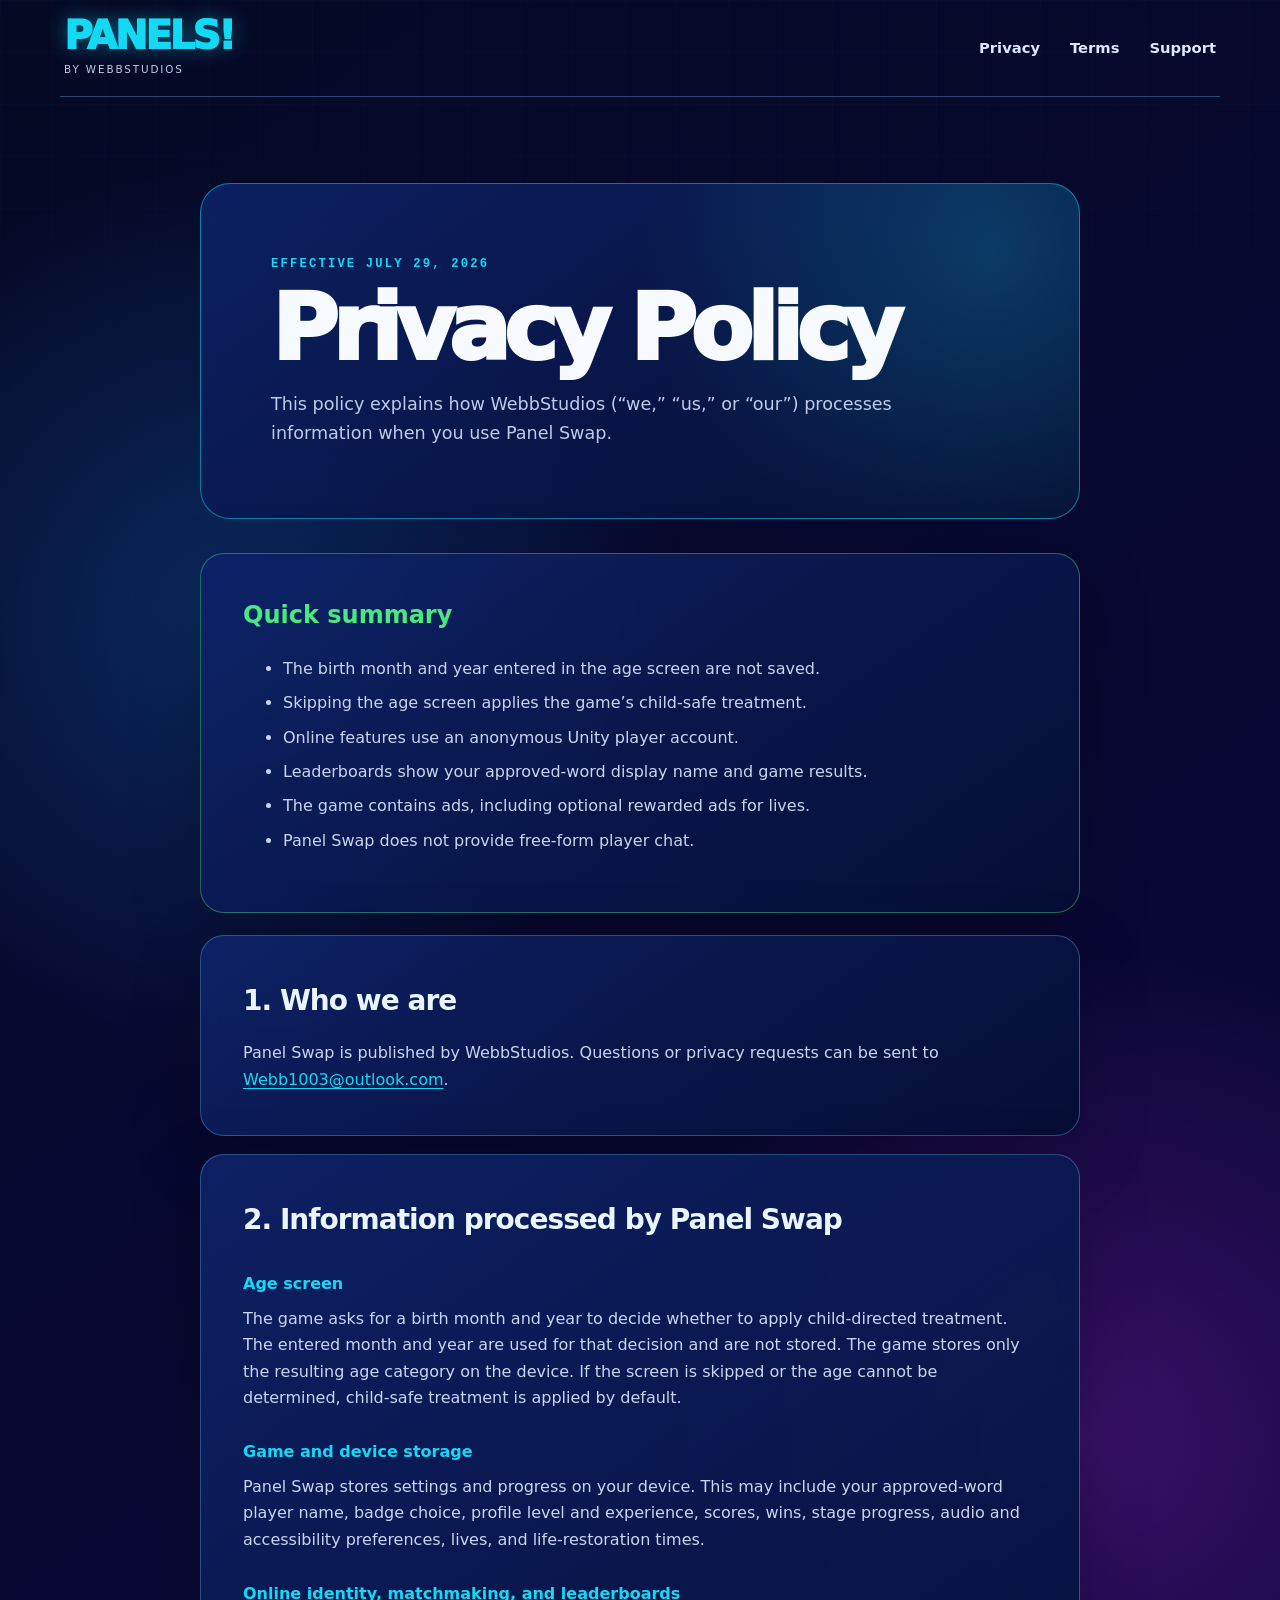
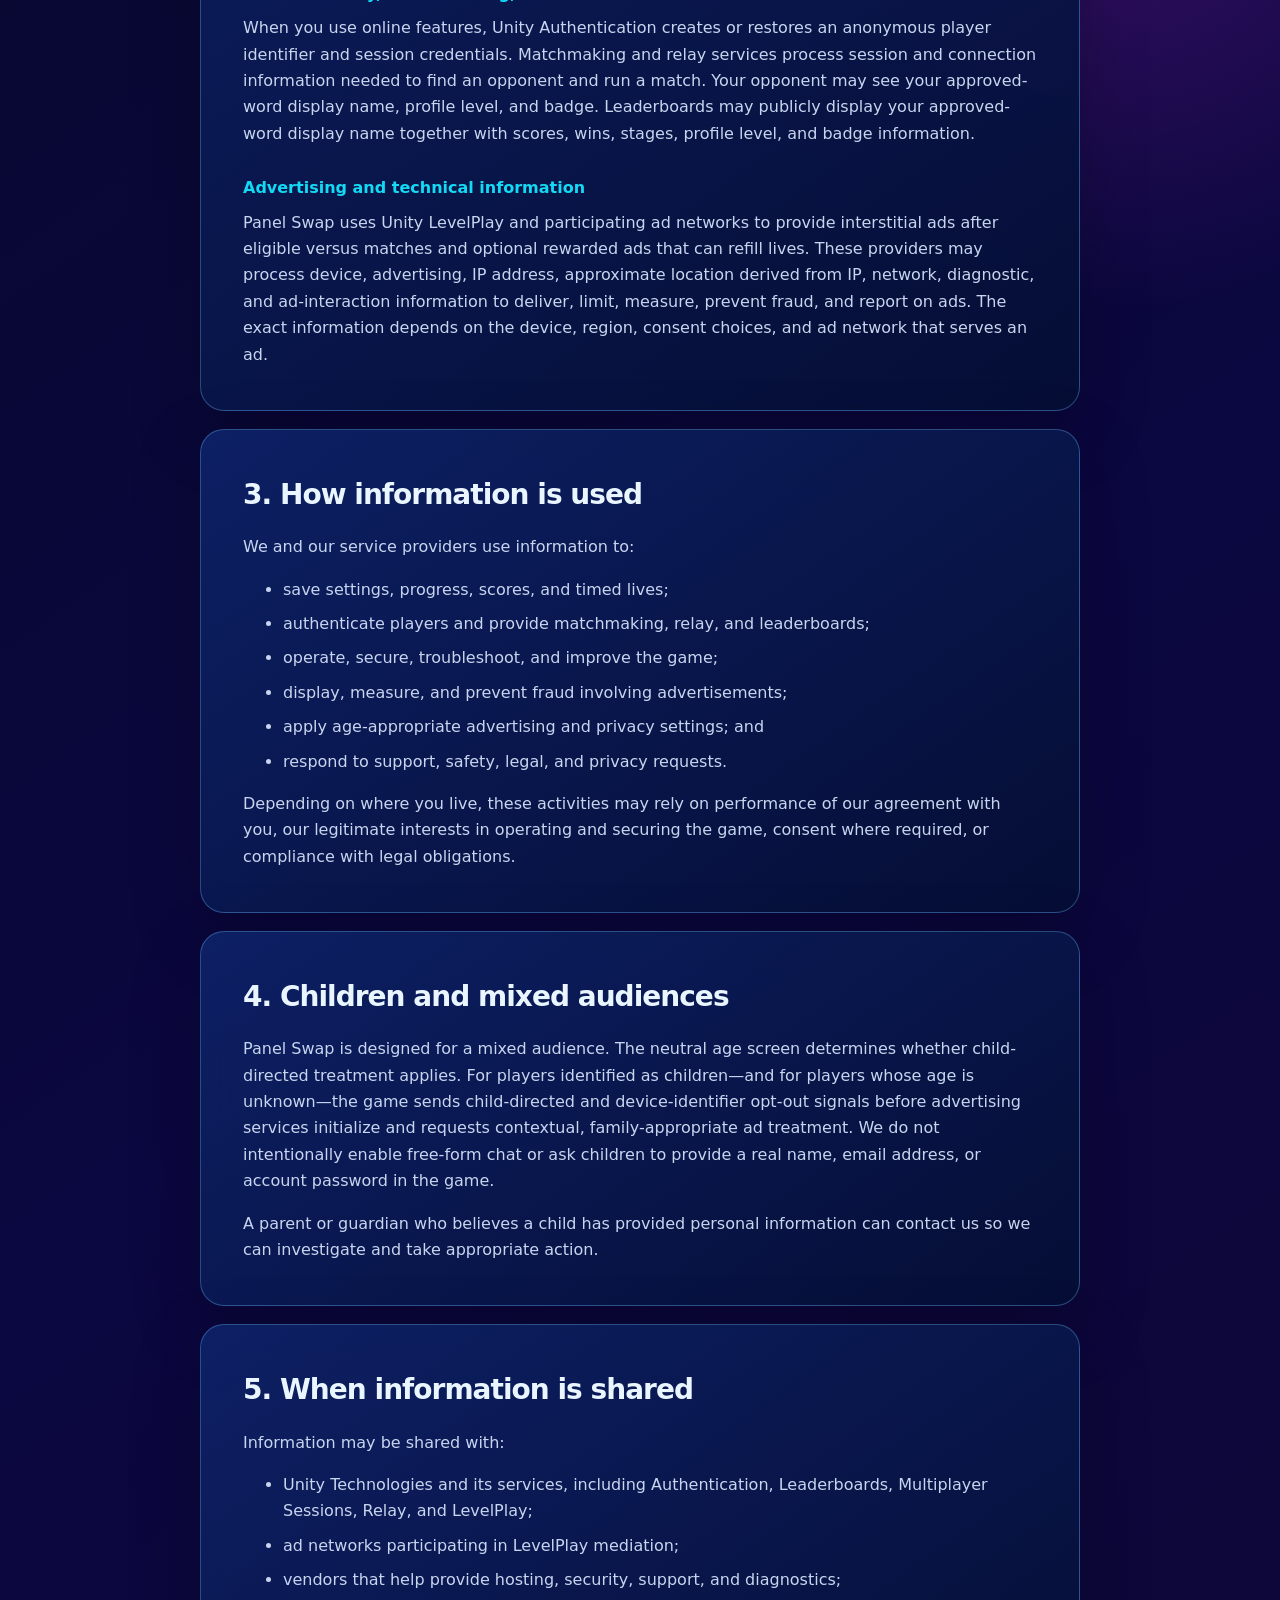
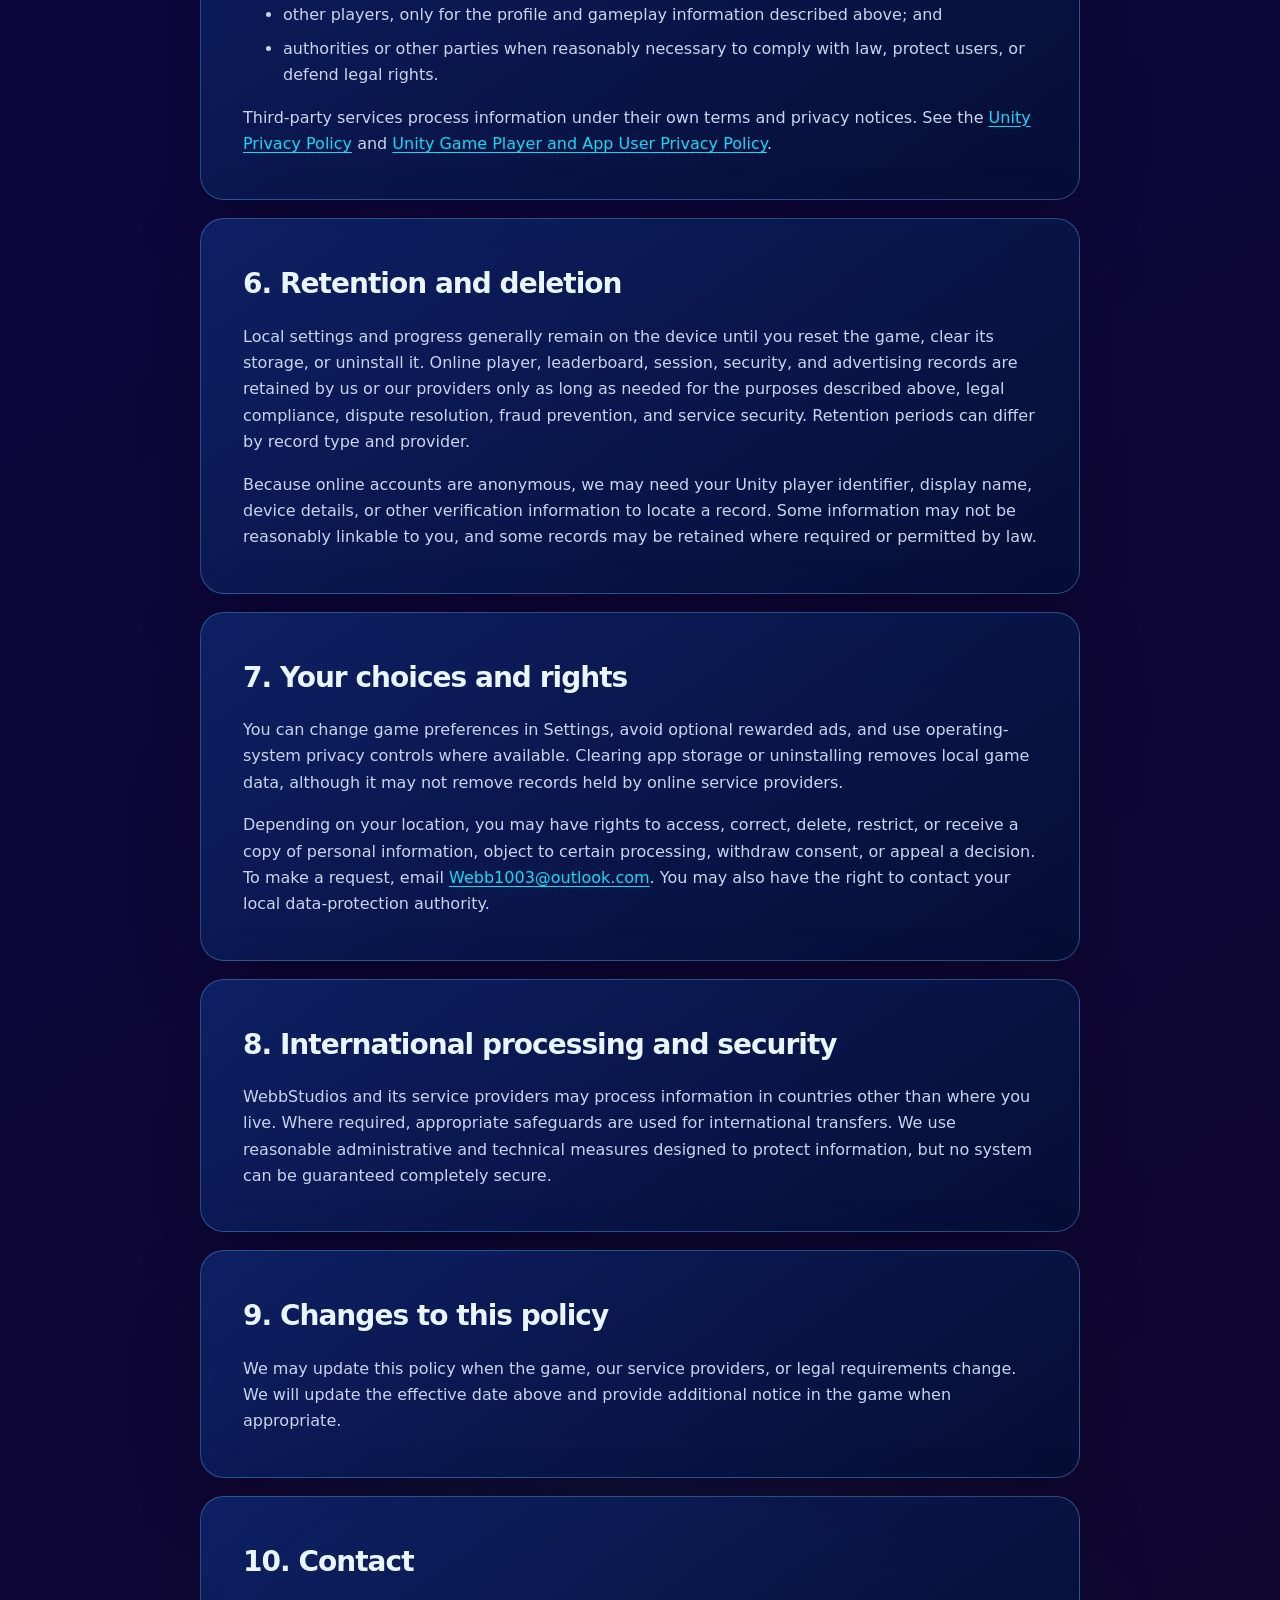
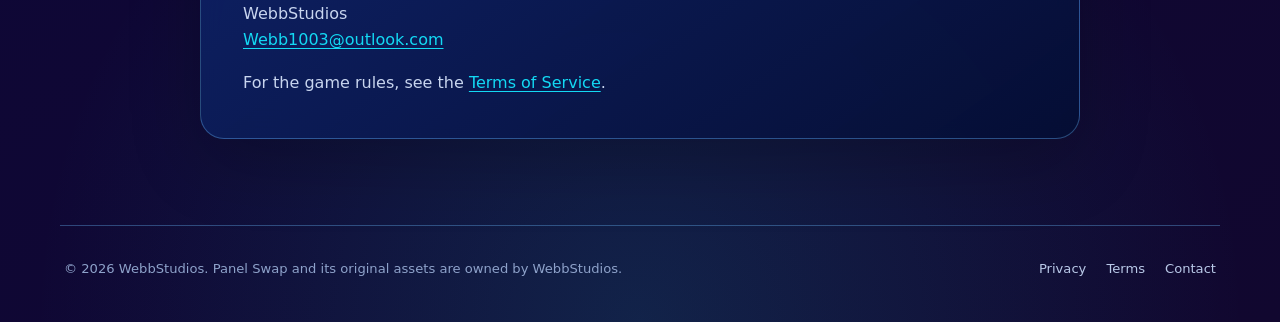
==== privacy.html @ 537edbef "Publish Panel Swap legal site" ====
<!doctype html>
<html lang="en">
  <head>
    <meta charset="utf-8">
    <meta name="viewport" content="width=device-width, initial-scale=1">
    <title>Privacy Policy | Panel Swap</title>
    <meta name="description" content="Privacy Policy for Panel Swap by WebbStudios.">
    <link rel="canonical" href="https://webb1003.github.io/panel-swap-legal/privacy.html">
    <meta property="og:title" content="Panel Swap Privacy Policy">
    <meta property="og:description" content="How Panel Swap processes player information and protects mixed audiences.">
    <meta property="og:image" content="https://webb1003.github.io/panel-swap-legal/assets/panel-swap-legal.png">
    <meta property="og:url" content="https://webb1003.github.io/panel-swap-legal/privacy.html">
    <meta property="og:type" content="article">
    <link rel="stylesheet" href="./assets/styles.css">
  </head>
  <body>
    <div class="shell">
      <header class="site-header">
        <a class="brand" href="./" aria-label="Panel Swap legal home">
          <strong>PANELS!</strong>
          <small>by WebbStudios</small>
        </a>
        <nav aria-label="Legal navigation">
          <a href="./privacy.html">Privacy</a>
          <a href="./terms.html">Terms</a>
          <a href="./#support">Support</a>
        </nav>
      </header>

      <main class="document">
        <header class="document-header">
          <div class="eyebrow">Effective July 29, 2026</div>
          <h1>Privacy Policy</h1>
          <p>This policy explains how WebbStudios (“we,” “us,” or “our”) processes information when you use Panel Swap.</p>
        </header>

        <aside class="summary-box">
          <h2>Quick summary</h2>
          <ul>
            <li>The birth month and year entered in the age screen are not saved.</li>
            <li>Skipping the age screen applies the game’s child-safe treatment.</li>
            <li>Online features use an anonymous Unity player account.</li>
            <li>Leaderboards show your approved-word display name and game results.</li>
            <li>The game contains ads, including optional rewarded ads for lives.</li>
            <li>Panel Swap does not provide free-form player chat.</li>
          </ul>
        </aside>

        <article class="policy">
          <section>
            <h2>1. Who we are</h2>
            <p>
              Panel Swap is published by WebbStudios. Questions or privacy requests
              can be sent to <a href="mailto:Webb1003@outlook.com">Webb1003@outlook.com</a>.
            </p>
          </section>

          <section>
            <h2>2. Information processed by Panel Swap</h2>
            <h3>Age screen</h3>
            <p>
              The game asks for a birth month and year to decide whether to apply
              child-directed treatment. The entered month and year are used for
              that decision and are not stored. The game stores only the resulting
              age category on the device. If the screen is skipped or the age
              cannot be determined, child-safe treatment is applied by default.
            </p>

            <h3>Game and device storage</h3>
            <p>
              Panel Swap stores settings and progress on your device. This may
              include your approved-word player name, badge choice, profile level
              and experience, scores, wins, stage progress, audio and accessibility
              preferences, lives, and life-restoration times.
            </p>

            <h3>Online identity, matchmaking, and leaderboards</h3>
            <p>
              When you use online features, Unity Authentication creates or restores
              an anonymous player identifier and session credentials. Matchmaking
              and relay services process session and connection information needed
              to find an opponent and run a match. Your opponent may see your
              approved-word display name, profile level, and badge. Leaderboards
              may publicly display your approved-word display name together with
              scores, wins, stages, profile level, and badge information.
            </p>

            <h3>Advertising and technical information</h3>
            <p>
              Panel Swap uses Unity LevelPlay and participating ad networks to
              provide interstitial ads after eligible versus matches and optional
              rewarded ads that can refill lives. These providers may process
              device, advertising, IP address, approximate location derived from
              IP, network, diagnostic, and ad-interaction information to deliver,
              limit, measure, prevent fraud, and report on ads. The exact information
              depends on the device, region, consent choices, and ad network that
              serves an ad.
            </p>
          </section>

          <section>
            <h2>3. How information is used</h2>
            <p>We and our service providers use information to:</p>
            <ul>
              <li>save settings, progress, scores, and timed lives;</li>
              <li>authenticate players and provide matchmaking, relay, and leaderboards;</li>
              <li>operate, secure, troubleshoot, and improve the game;</li>
              <li>display, measure, and prevent fraud involving advertisements;</li>
              <li>apply age-appropriate advertising and privacy settings; and</li>
              <li>respond to support, safety, legal, and privacy requests.</li>
            </ul>
            <p>
              Depending on where you live, these activities may rely on performance
              of our agreement with you, our legitimate interests in operating and
              securing the game, consent where required, or compliance with legal
              obligations.
            </p>
          </section>

          <section>
            <h2>4. Children and mixed audiences</h2>
            <p>
              Panel Swap is designed for a mixed audience. The neutral age screen
              determines whether child-directed treatment applies. For players
              identified as children—and for players whose age is unknown—the game
              sends child-directed and device-identifier opt-out signals before
              advertising services initialize and requests contextual,
              family-appropriate ad treatment. We do not intentionally enable
              free-form chat or ask children to provide a real name, email address,
              or account password in the game.
            </p>
            <p>
              A parent or guardian who believes a child has provided personal
              information can contact us so we can investigate and take appropriate
              action.
            </p>
          </section>

          <section>
            <h2>5. When information is shared</h2>
            <p>Information may be shared with:</p>
            <ul>
              <li>Unity Technologies and its services, including Authentication, Leaderboards, Multiplayer Sessions, Relay, and LevelPlay;</li>
              <li>ad networks participating in LevelPlay mediation;</li>
              <li>vendors that help provide hosting, security, support, and diagnostics;</li>
              <li>other players, only for the profile and gameplay information described above; and</li>
              <li>authorities or other parties when reasonably necessary to comply with law, protect users, or defend legal rights.</li>
            </ul>
            <p>
              Third-party services process information under their own terms and
              privacy notices. See the
              <a href="https://unity.com/legal/privacy-policy">Unity Privacy Policy</a>
              and
              <a href="https://unity.com/legal/game-player-and-app-user-privacy-policy">Unity Game Player and App User Privacy Policy</a>.
            </p>
          </section>

          <section>
            <h2>6. Retention and deletion</h2>
            <p>
              Local settings and progress generally remain on the device until you
              reset the game, clear its storage, or uninstall it. Online player,
              leaderboard, session, security, and advertising records are retained
              by us or our providers only as long as needed for the purposes
              described above, legal compliance, dispute resolution, fraud
              prevention, and service security. Retention periods can differ by
              record type and provider.
            </p>
            <p>
              Because online accounts are anonymous, we may need your Unity player
              identifier, display name, device details, or other verification
              information to locate a record. Some information may not be reasonably
              linkable to you, and some records may be retained where required or
              permitted by law.
            </p>
          </section>

          <section>
            <h2>7. Your choices and rights</h2>
            <p>
              You can change game preferences in Settings, avoid optional rewarded
              ads, and use operating-system privacy controls where available.
              Clearing app storage or uninstalling removes local game data, although
              it may not remove records held by online service providers.
            </p>
            <p>
              Depending on your location, you may have rights to access, correct,
              delete, restrict, or receive a copy of personal information, object
              to certain processing, withdraw consent, or appeal a decision. To make
              a request, email
              <a href="mailto:Webb1003@outlook.com">Webb1003@outlook.com</a>.
              You may also have the right to contact your local data-protection
              authority.
            </p>
          </section>

          <section>
            <h2>8. International processing and security</h2>
            <p>
              WebbStudios and its service providers may process information in
              countries other than where you live. Where required, appropriate
              safeguards are used for international transfers. We use reasonable
              administrative and technical measures designed to protect information,
              but no system can be guaranteed completely secure.
            </p>
          </section>

          <section>
            <h2>9. Changes to this policy</h2>
            <p>
              We may update this policy when the game, our service providers, or
              legal requirements change. We will update the effective date above
              and provide additional notice in the game when appropriate.
            </p>
          </section>

          <section>
            <h2>10. Contact</h2>
            <p>WebbStudios<br><a href="mailto:Webb1003@outlook.com">Webb1003@outlook.com</a></p>
            <p>For the game rules, see the <a href="./terms.html">Terms of Service</a>.</p>
          </section>
        </article>
      </main>

      <footer>
        <p>© 2026 WebbStudios. Panel Swap and its original assets are owned by WebbStudios.</p>
        <div>
          <a href="./privacy.html">Privacy</a>
          <a href="./terms.html">Terms</a>
          <a href="mailto:Webb1003@outlook.com">Contact</a>
        </div>
      </footer>
    </div>
  </body>
</html>
---- assets/styles.css ----
:root {
  color-scheme: dark;
  --ink: #f7fbff;
  --muted: #bdcbea;
  --cyan: #13d9f4;
  --green: #49e880;
  --yellow: #ffd43d;
  --magenta: #ff4ca3;
  --line: rgba(108, 190, 255, 0.35);
  --panel: linear-gradient(145deg, rgba(14, 35, 105, 0.9), rgba(5, 14, 52, 0.95));
}

* {
  box-sizing: border-box;
}

html {
  scroll-behavior: smooth;
}

body {
  min-height: 100vh;
  margin: 0;
  color: var(--ink);
  background:
    radial-gradient(circle at 18% 12%, rgba(18, 147, 255, 0.24), transparent 28rem),
    radial-gradient(circle at 86% 28%, rgba(218, 44, 255, 0.22), transparent 30rem),
    radial-gradient(circle at 50% 100%, rgba(30, 222, 234, 0.13), transparent 38rem),
    linear-gradient(145deg, #050923 0%, #0b0740 48%, #11072f 100%);
  font-family: Inter, ui-sans-serif, system-ui, -apple-system, BlinkMacSystemFont, "Segoe UI", sans-serif;
  line-height: 1.65;
}

body::before {
  position: fixed;
  inset: 0;
  z-index: -1;
  content: "";
  pointer-events: none;
  opacity: 0.58;
  background-image:
    linear-gradient(rgba(90, 158, 255, 0.05) 1px, transparent 1px),
    linear-gradient(90deg, rgba(90, 158, 255, 0.05) 1px, transparent 1px);
  background-size: 52px 52px;
  mask-image: linear-gradient(to bottom, black, transparent 88%);
}

a {
  color: var(--cyan);
}

a:focus-visible {
  outline: 3px solid var(--yellow);
  outline-offset: 4px;
  border-radius: 6px;
}

.shell {
  width: min(1160px, calc(100% - 32px));
  margin: 0 auto;
}

.site-header {
  display: flex;
  align-items: center;
  justify-content: space-between;
  min-height: 92px;
  padding: 18px 4px;
  border-bottom: 1px solid var(--line);
}

.brand {
  display: flex;
  flex-direction: column;
  color: var(--ink);
  text-decoration: none;
}

.brand strong {
  color: var(--cyan);
  font-size: clamp(1.65rem, 4vw, 2.45rem);
  font-weight: 950;
  line-height: 0.92;
  letter-spacing: -0.06em;
  text-shadow: 0 0 20px rgba(19, 217, 244, 0.42);
}

.brand small {
  margin-top: 7px;
  color: var(--muted);
  font-size: 0.65rem;
  letter-spacing: 0.18em;
  text-transform: uppercase;
}

nav {
  display: flex;
  gap: clamp(14px, 3vw, 30px);
}

nav a {
  color: #dce8ff;
  font-size: 0.92rem;
  font-weight: 750;
  text-decoration: none;
}

nav a:hover {
  color: var(--cyan);
}

main {
  padding: clamp(42px, 8vw, 86px) 0;
}

.hero {
  max-width: 840px;
  margin: 0 auto;
  text-align: center;
}

.eyebrow {
  color: var(--cyan);
  font-family: ui-monospace, SFMono-Regular, Consolas, monospace;
  font-size: 0.76rem;
  font-weight: 800;
  letter-spacing: 0.18em;
  text-transform: uppercase;
}

h1,
h2,
h3,
p {
  margin-top: 0;
}

h1 {
  margin: 14px 0 20px;
  font-size: clamp(3rem, 10vw, 6.8rem);
  font-weight: 950;
  line-height: 0.9;
  letter-spacing: -0.07em;
}

.hero h1 {
  background: linear-gradient(92deg, #fff 12%, #64e9ff 52%, #e07bff 95%);
  background-clip: text;
  color: transparent;
}

.hero-copy {
  max-width: 690px;
  margin: 0 auto;
  color: var(--muted);
  font-size: clamp(1.05rem, 2vw, 1.28rem);
}

.gem-row {
  display: flex;
  justify-content: center;
  gap: 9px;
  margin: 34px 0 52px;
}

.gem {
  width: 24px;
  height: 24px;
  border: 2px solid rgba(255, 255, 255, 0.65);
  border-radius: 7px;
  box-shadow: inset 0 5px 7px rgba(255, 255, 255, 0.35), 0 0 18px currentColor;
  transform: rotate(45deg);
}

.red { color: #ff4b47; background: #ff4b47; }
.blue { color: #238dff; background: #238dff; }
.green { color: #44df69; background: #44df69; }
.yellow { color: #ffd034; background: #ffd034; }
.purple { color: #c447ff; background: #c447ff; }

.card-grid {
  display: grid;
  grid-template-columns: repeat(2, minmax(0, 1fr));
  gap: 24px;
}

.route-card,
.support-panel,
.quick-facts,
.summary-box,
.policy section {
  border: 1px solid var(--line);
  background: var(--panel);
  box-shadow: 0 22px 70px rgba(0, 0, 0, 0.22);
  backdrop-filter: blur(14px);
}

.route-card {
  position: relative;
  min-height: 300px;
  padding: clamp(26px, 5vw, 46px);
  overflow: hidden;
  color: var(--ink);
  border-radius: 28px;
  text-decoration: none;
  transition: transform 180ms ease, border-color 180ms ease, box-shadow 180ms ease;
}

.route-card::after {
  position: absolute;
  right: -65px;
  bottom: -80px;
  width: 220px;
  height: 220px;
  content: "";
  border: 24px solid currentColor;
  border-radius: 48px;
  opacity: 0.08;
  transform: rotate(45deg);
}

.route-card:hover {
  transform: translateY(-5px);
}

.cyan-card:hover {
  border-color: var(--cyan);
  box-shadow: 0 22px 70px rgba(19, 217, 244, 0.18);
}

.magenta-card:hover {
  border-color: var(--magenta);
  box-shadow: 0 22px 70px rgba(255, 76, 163, 0.17);
}

.card-number {
  display: block;
  margin-bottom: 42px;
  color: var(--cyan);
  font-family: ui-monospace, SFMono-Regular, Consolas, monospace;
  font-weight: 800;
}

.magenta-card .card-number {
  color: var(--magenta);
}

.route-card h2,
.support-panel h2,
.quick-facts h2 {
  margin-bottom: 12px;
  font-size: clamp(1.7rem, 4vw, 2.4rem);
  line-height: 1.05;
  letter-spacing: -0.045em;
}

.route-card p,
.support-panel p {
  max-width: 530px;
  color: var(--muted);
}

.card-action {
  position: absolute;
  bottom: 34px;
  color: var(--ink);
  font-weight: 850;
}

.support-panel {
  display: grid;
  grid-template-columns: 1.35fr auto;
  gap: 32px;
  align-items: center;
  margin-top: 24px;
  padding: clamp(28px, 5vw, 48px);
  border-radius: 28px;
}

.support-panel p {
  margin-bottom: 0;
}

.contact-button {
  display: inline-flex;
  align-items: center;
  justify-content: center;
  min-height: 56px;
  padding: 0 24px;
  color: #04152c;
  background: linear-gradient(180deg, #72efff, #11cbe7);
  border: 1px solid #aaf6ff;
  border-radius: 16px;
  box-shadow: 0 8px 0 #087eac, 0 15px 34px rgba(15, 216, 242, 0.24);
  font-weight: 900;
  text-decoration: none;
}

.quick-facts {
  margin-top: 24px;
  padding: clamp(28px, 5vw, 48px);
  border-radius: 28px;
}

.facts {
  display: grid;
  grid-template-columns: repeat(3, 1fr);
  gap: 20px;
}

.facts div {
  display: flex;
  flex-direction: column;
  gap: 5px;
  padding-top: 18px;
  border-top: 2px solid rgba(19, 217, 244, 0.35);
}

.facts strong {
  color: var(--cyan);
  font-family: ui-monospace, SFMono-Regular, Consolas, monospace;
  font-size: 0.72rem;
  letter-spacing: 0.12em;
  text-transform: uppercase;
}

.facts span {
  font-size: 1.05rem;
  font-weight: 750;
}

.document {
  width: min(880px, 100%);
  margin: 0 auto;
}

.document-header {
  margin-bottom: 34px;
  padding: clamp(34px, 7vw, 70px);
  border: 1px solid rgba(19, 217, 244, 0.5);
  border-radius: 30px;
  background:
    radial-gradient(circle at 90% 20%, rgba(19, 217, 244, 0.2), transparent 42%),
    linear-gradient(145deg, rgba(12, 34, 102, 0.92), rgba(6, 12, 48, 0.95));
}

.terms-header {
  border-color: rgba(255, 76, 163, 0.55);
  background:
    radial-gradient(circle at 90% 20%, rgba(255, 76, 163, 0.18), transparent 42%),
    linear-gradient(145deg, rgba(35, 22, 91, 0.92), rgba(9, 9, 45, 0.95));
}

.document-header h1 {
  margin: 14px 0 20px;
  font-size: clamp(2.8rem, 9vw, 5.7rem);
}

.document-header p {
  max-width: 680px;
  margin-bottom: 0;
  color: var(--muted);
  font-size: 1.1rem;
}

.summary-box {
  margin-bottom: 22px;
  padding: clamp(26px, 5vw, 42px);
  border-color: rgba(73, 232, 128, 0.42);
  border-radius: 24px;
}

.summary-box h2 {
  color: var(--green);
}

.summary-box li + li,
.policy li + li {
  margin-top: 8px;
}

.policy {
  display: grid;
  gap: 18px;
}

.policy section {
  padding: clamp(26px, 5vw, 42px);
  border-radius: 24px;
}

.policy h2 {
  margin-bottom: 16px;
  color: #e9f5ff;
  font-size: clamp(1.35rem, 3vw, 1.75rem);
  letter-spacing: -0.035em;
}

.policy h3 {
  margin: 28px 0 8px;
  color: var(--cyan);
  font-size: 1rem;
}

.policy p,
.policy li,
.summary-box li {
  color: #c8d5ef;
}

.policy p:last-child,
.policy ul:last-child {
  margin-bottom: 0;
}

.policy a {
  text-underline-offset: 3px;
}

footer {
  display: flex;
  align-items: center;
  justify-content: space-between;
  gap: 24px;
  padding: 32px 4px 42px;
  color: #8ea2ca;
  border-top: 1px solid var(--line);
  font-size: 0.82rem;
}

footer p {
  margin: 0;
}

footer div {
  display: flex;
  gap: 20px;
}

footer a {
  color: #b9c9e8;
  text-decoration: none;
}

@media (max-width: 720px) {
  .shell {
    width: min(100% - 22px, 1160px);
  }

  .site-header {
    align-items: flex-start;
  }

  nav {
    gap: 12px;
    padding-top: 5px;
  }

  nav a {
    font-size: 0.78rem;
  }

  .card-grid,
  .support-panel,
  .facts {
    grid-template-columns: 1fr;
  }

  .route-card {
    min-height: 280px;
  }

  .contact-button {
    width: 100%;
    overflow-wrap: anywhere;
  }

  footer {
    align-items: flex-start;
    flex-direction: column;
  }
}

@media (max-width: 440px) {
  .site-header {
    gap: 14px;
  }

  .brand small {
    display: none;
  }

  nav {
    gap: 9px;
  }

  nav a {
    font-size: 0.72rem;
  }

  h1 {
    font-size: 3.1rem;
  }
}

@media (prefers-reduced-motion: reduce) {
  html {
    scroll-behavior: auto;
  }

  .route-card,
  .contact-button {
    transition: none;
  }
}
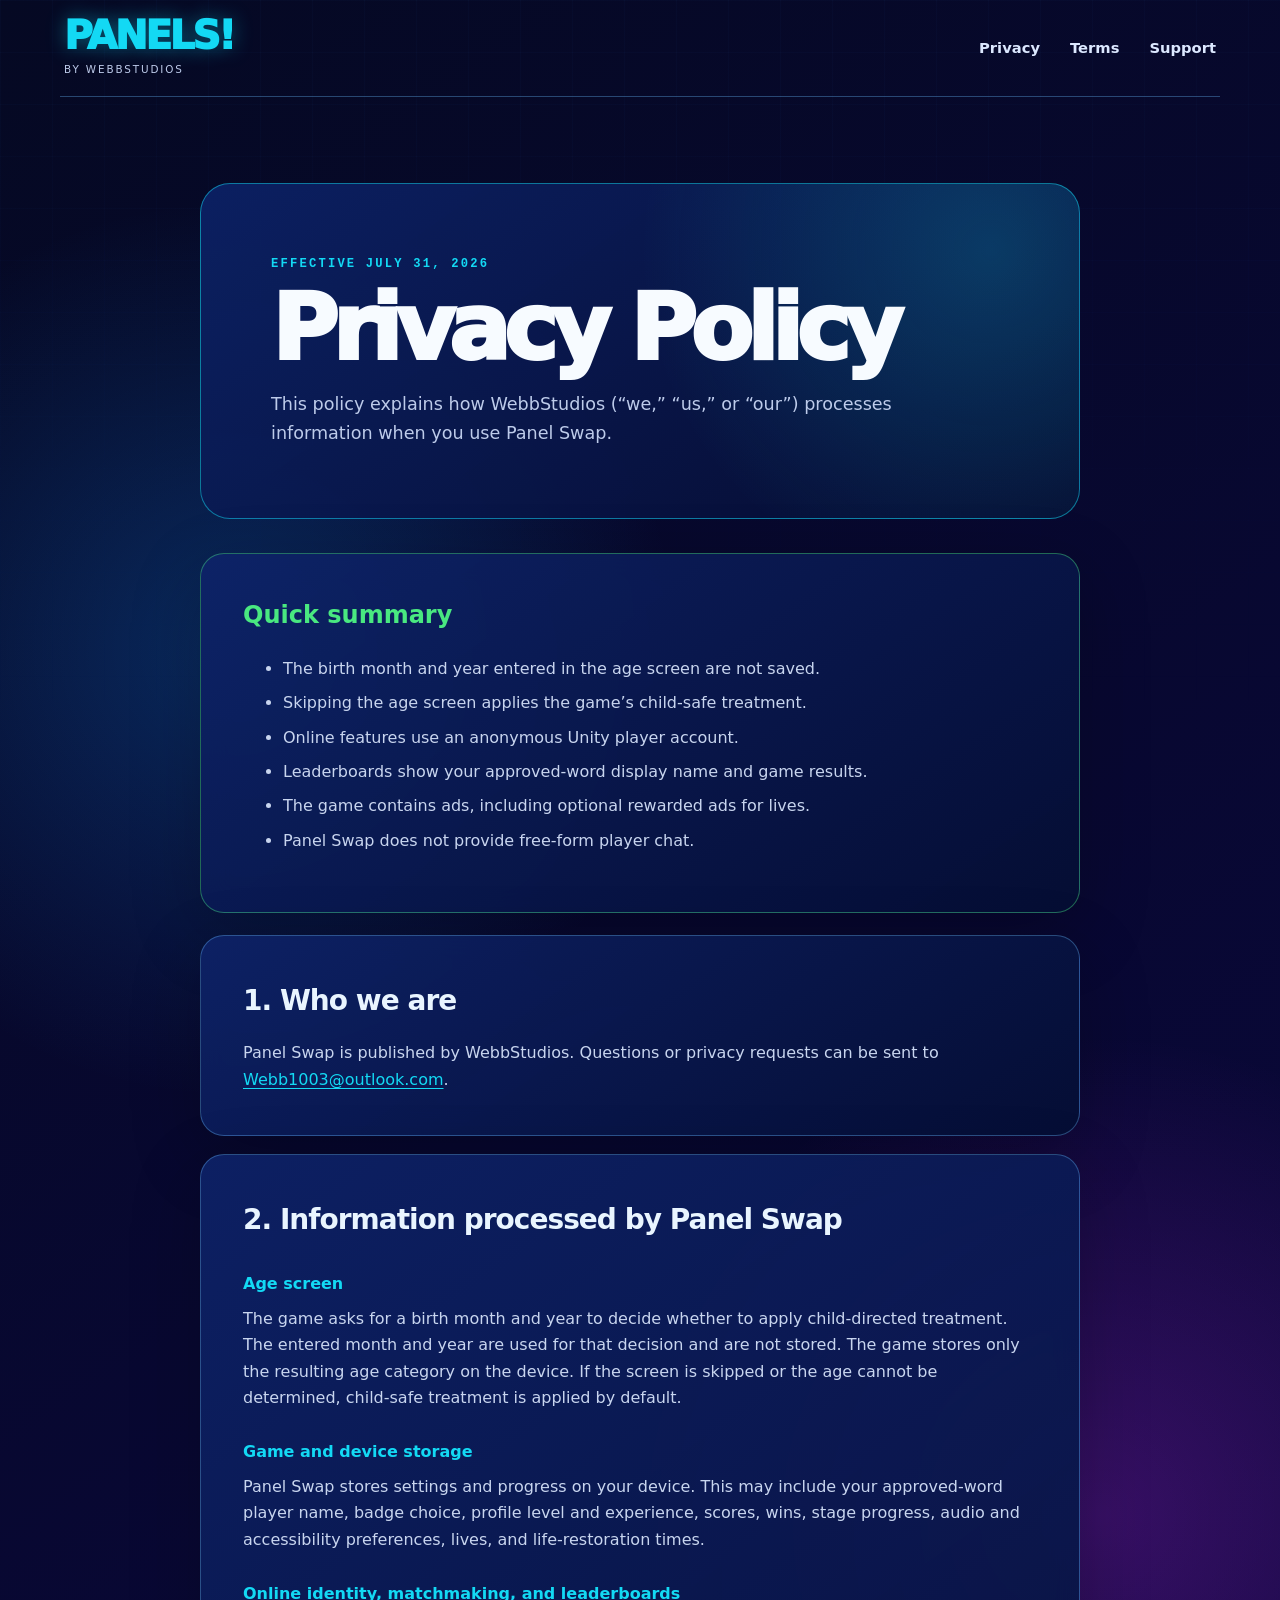
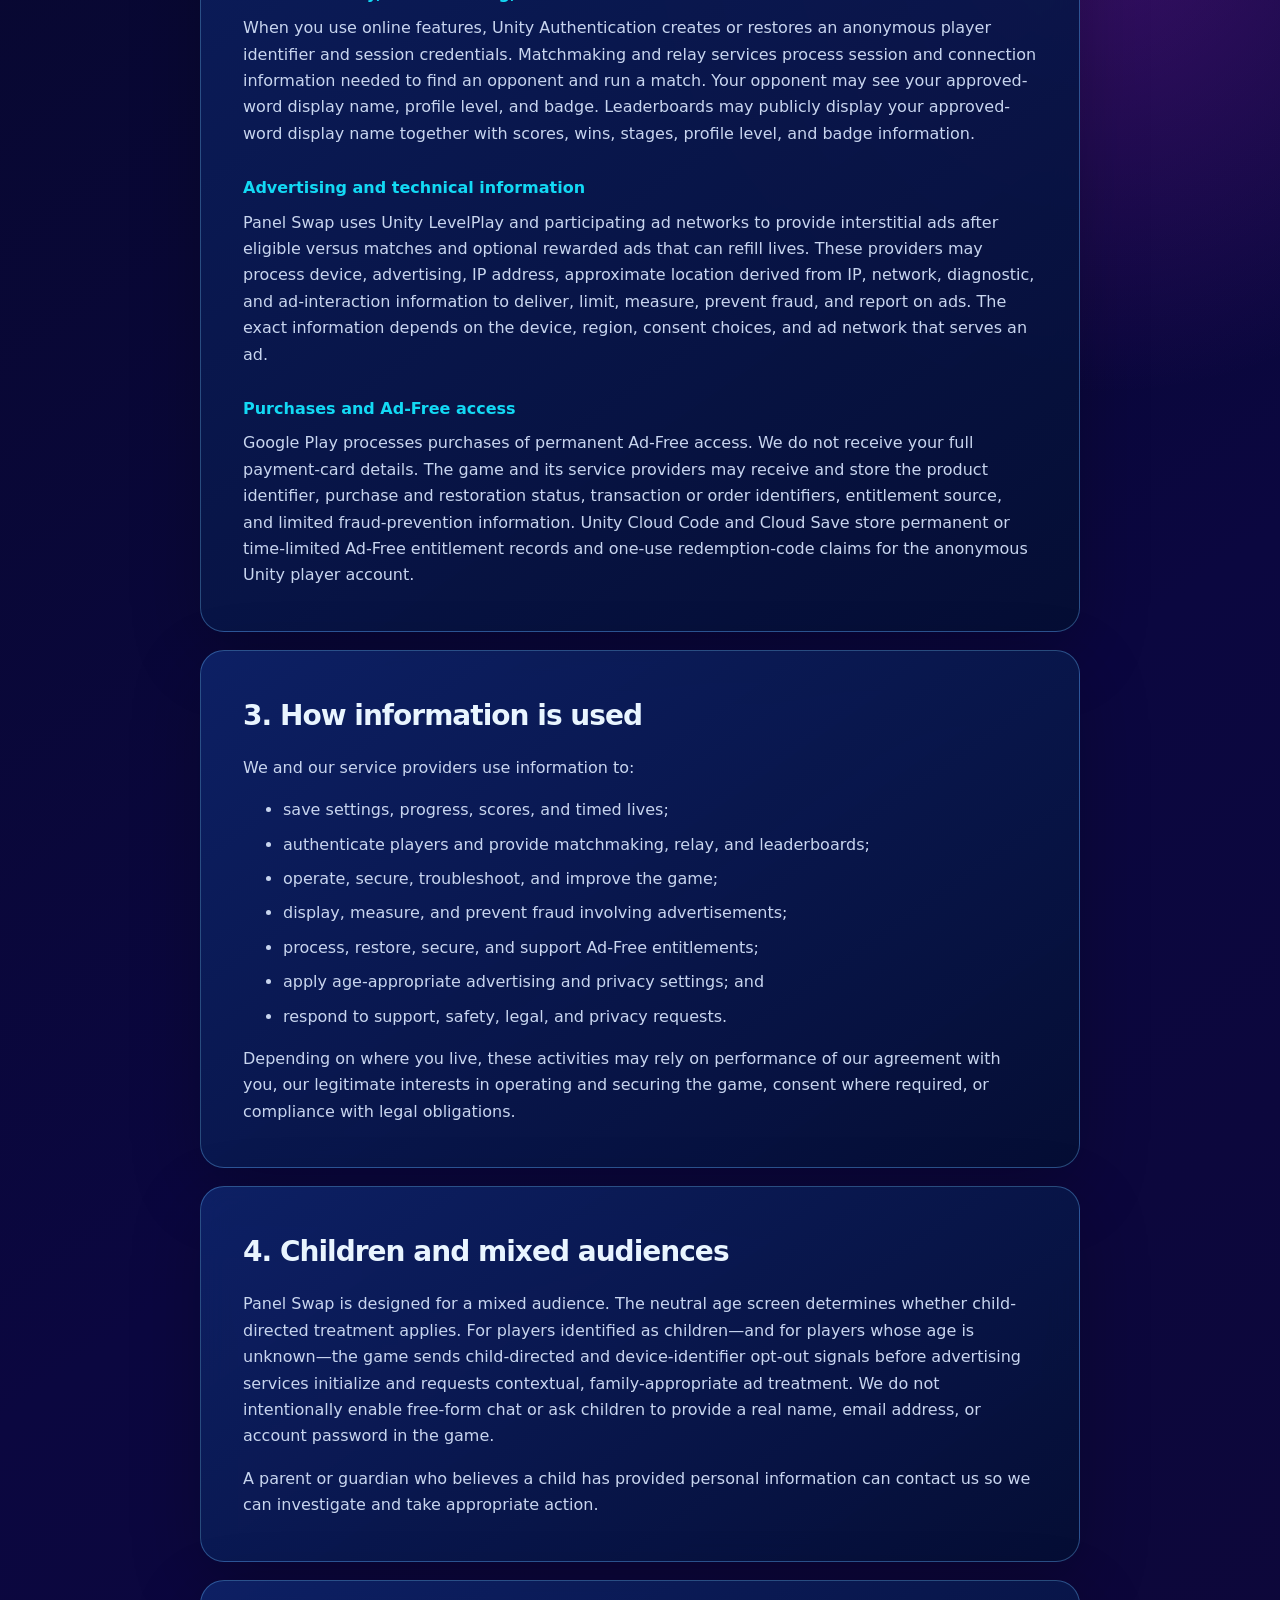
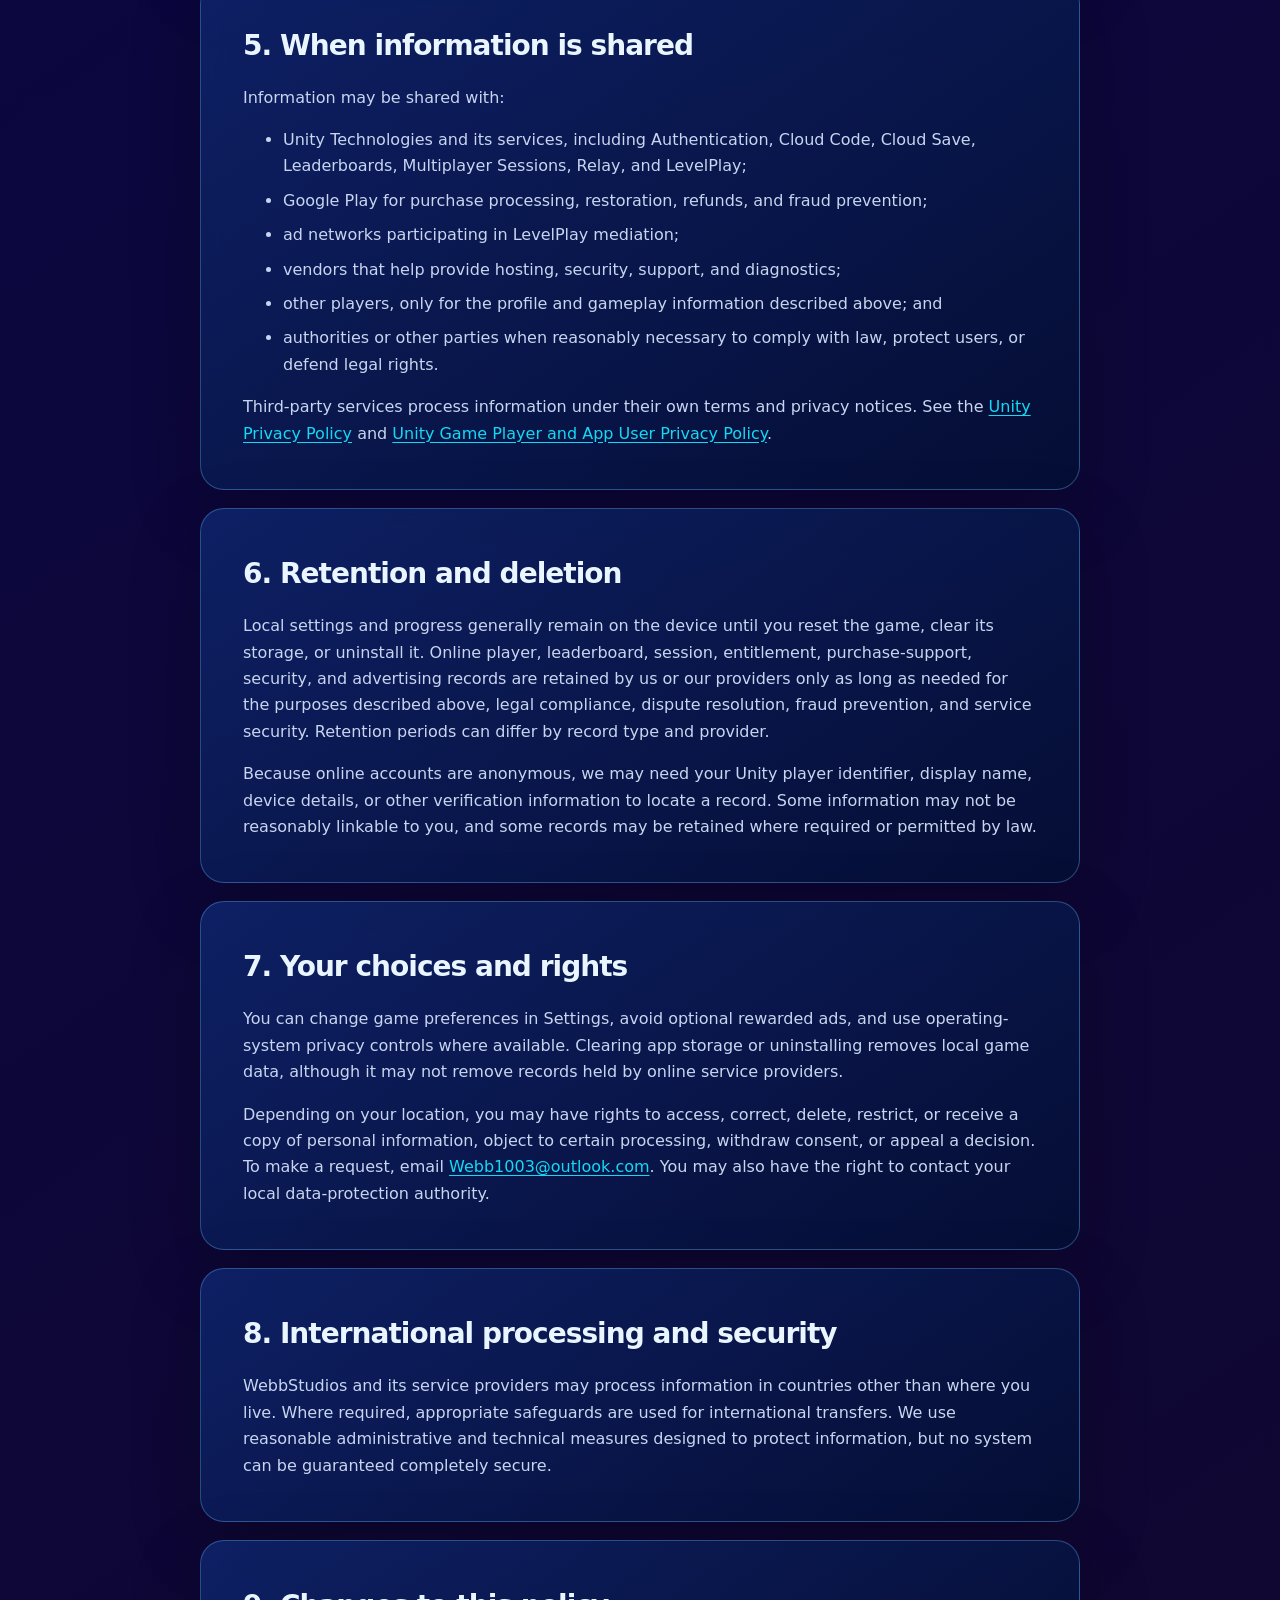
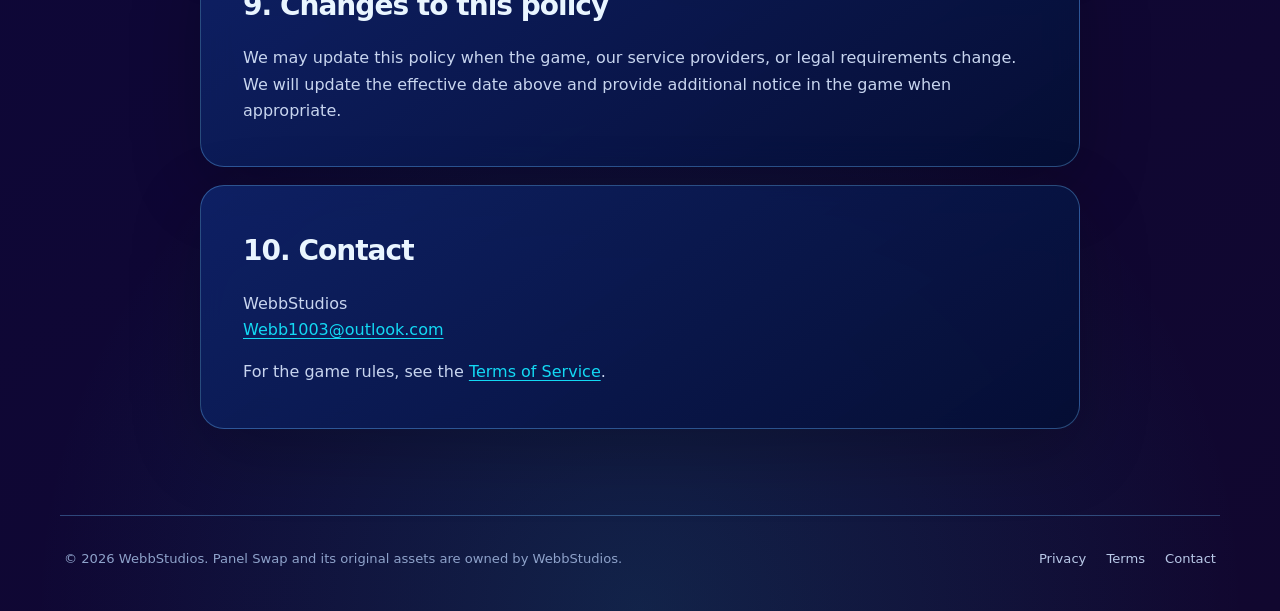
==== commit ea910510: "Document Ad-Free purchases" ====
--- a/privacy.html
+++ b/privacy.html
@@ -29,7 +29,7 @@
 
       <main class="document">
         <header class="document-header">
-          <div class="eyebrow">Effective July 29, 2026</div>
+          <div class="eyebrow">Effective July 31, 2026</div>
           <h1>Privacy Policy</h1>
           <p>This policy explains how WebbStudios (“we,” “us,” or “our”) processes information when you use Panel Swap.</p>
         </header>
@@ -96,6 +96,18 @@
               depends on the device, region, consent choices, and ad network that
               serves an ad.
             </p>
+
+            <h3>Purchases and Ad-Free access</h3>
+            <p>
+              Google Play processes purchases of permanent Ad-Free access. We do
+              not receive your full payment-card details. The game and its service
+              providers may receive and store the product identifier, purchase and
+              restoration status, transaction or order identifiers, entitlement
+              source, and limited fraud-prevention information. Unity Cloud Code
+              and Cloud Save store permanent or time-limited Ad-Free entitlement
+              records and one-use redemption-code claims for the anonymous Unity
+              player account.
+            </p>
           </section>
 
           <section>
@@ -106,6 +118,7 @@
               <li>authenticate players and provide matchmaking, relay, and leaderboards;</li>
               <li>operate, secure, troubleshoot, and improve the game;</li>
               <li>display, measure, and prevent fraud involving advertisements;</li>
+              <li>process, restore, secure, and support Ad-Free entitlements;</li>
               <li>apply age-appropriate advertising and privacy settings; and</li>
               <li>respond to support, safety, legal, and privacy requests.</li>
             </ul>
@@ -140,7 +153,8 @@
             <h2>5. When information is shared</h2>
             <p>Information may be shared with:</p>
             <ul>
-              <li>Unity Technologies and its services, including Authentication, Leaderboards, Multiplayer Sessions, Relay, and LevelPlay;</li>
+              <li>Unity Technologies and its services, including Authentication, Cloud Code, Cloud Save, Leaderboards, Multiplayer Sessions, Relay, and LevelPlay;</li>
+              <li>Google Play for purchase processing, restoration, refunds, and fraud prevention;</li>
               <li>ad networks participating in LevelPlay mediation;</li>
               <li>vendors that help provide hosting, security, support, and diagnostics;</li>
               <li>other players, only for the profile and gameplay information described above; and</li>
@@ -160,7 +174,7 @@
             <p>
               Local settings and progress generally remain on the device until you
               reset the game, clear its storage, or uninstall it. Online player,
-              leaderboard, session, security, and advertising records are retained
+              leaderboard, session, entitlement, purchase-support, security, and advertising records are retained
               by us or our providers only as long as needed for the purposes
               described above, legal compliance, dispute resolution, fraud
               prevention, and service security. Retention periods can differ by
